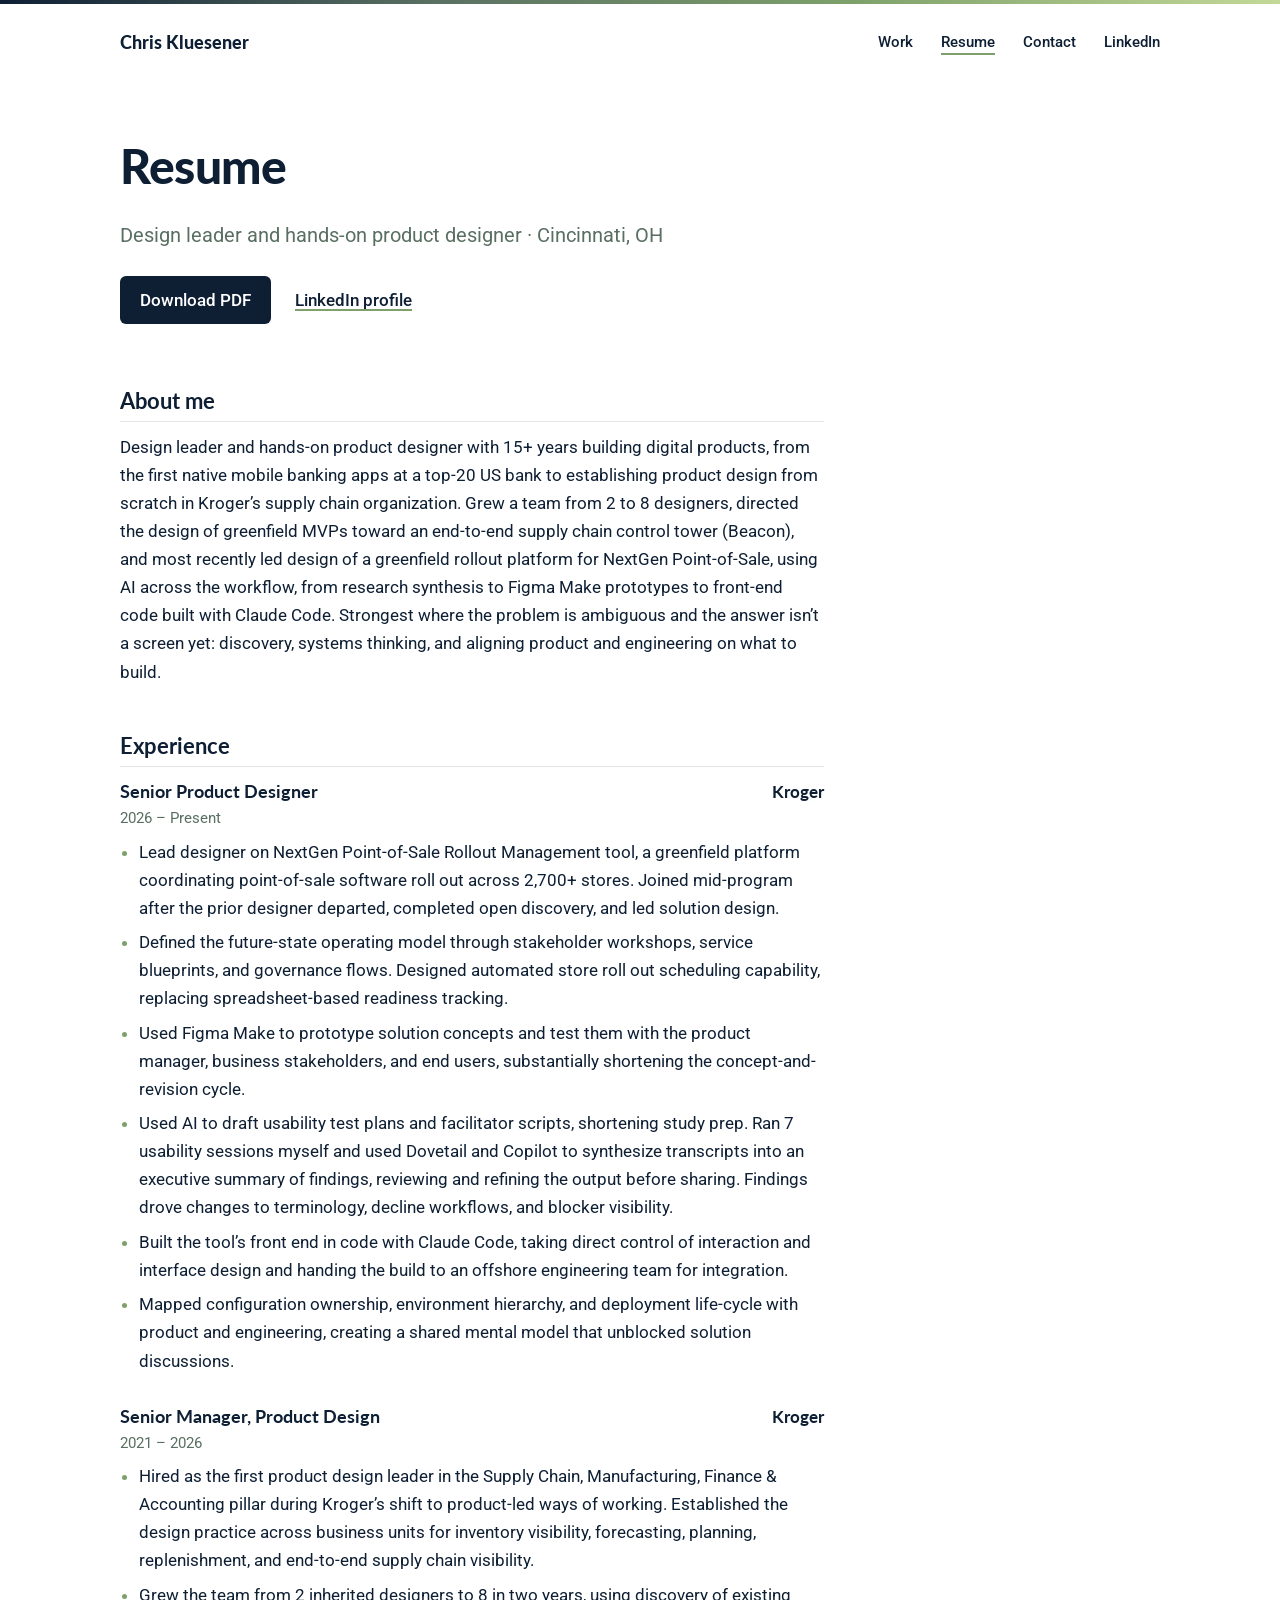
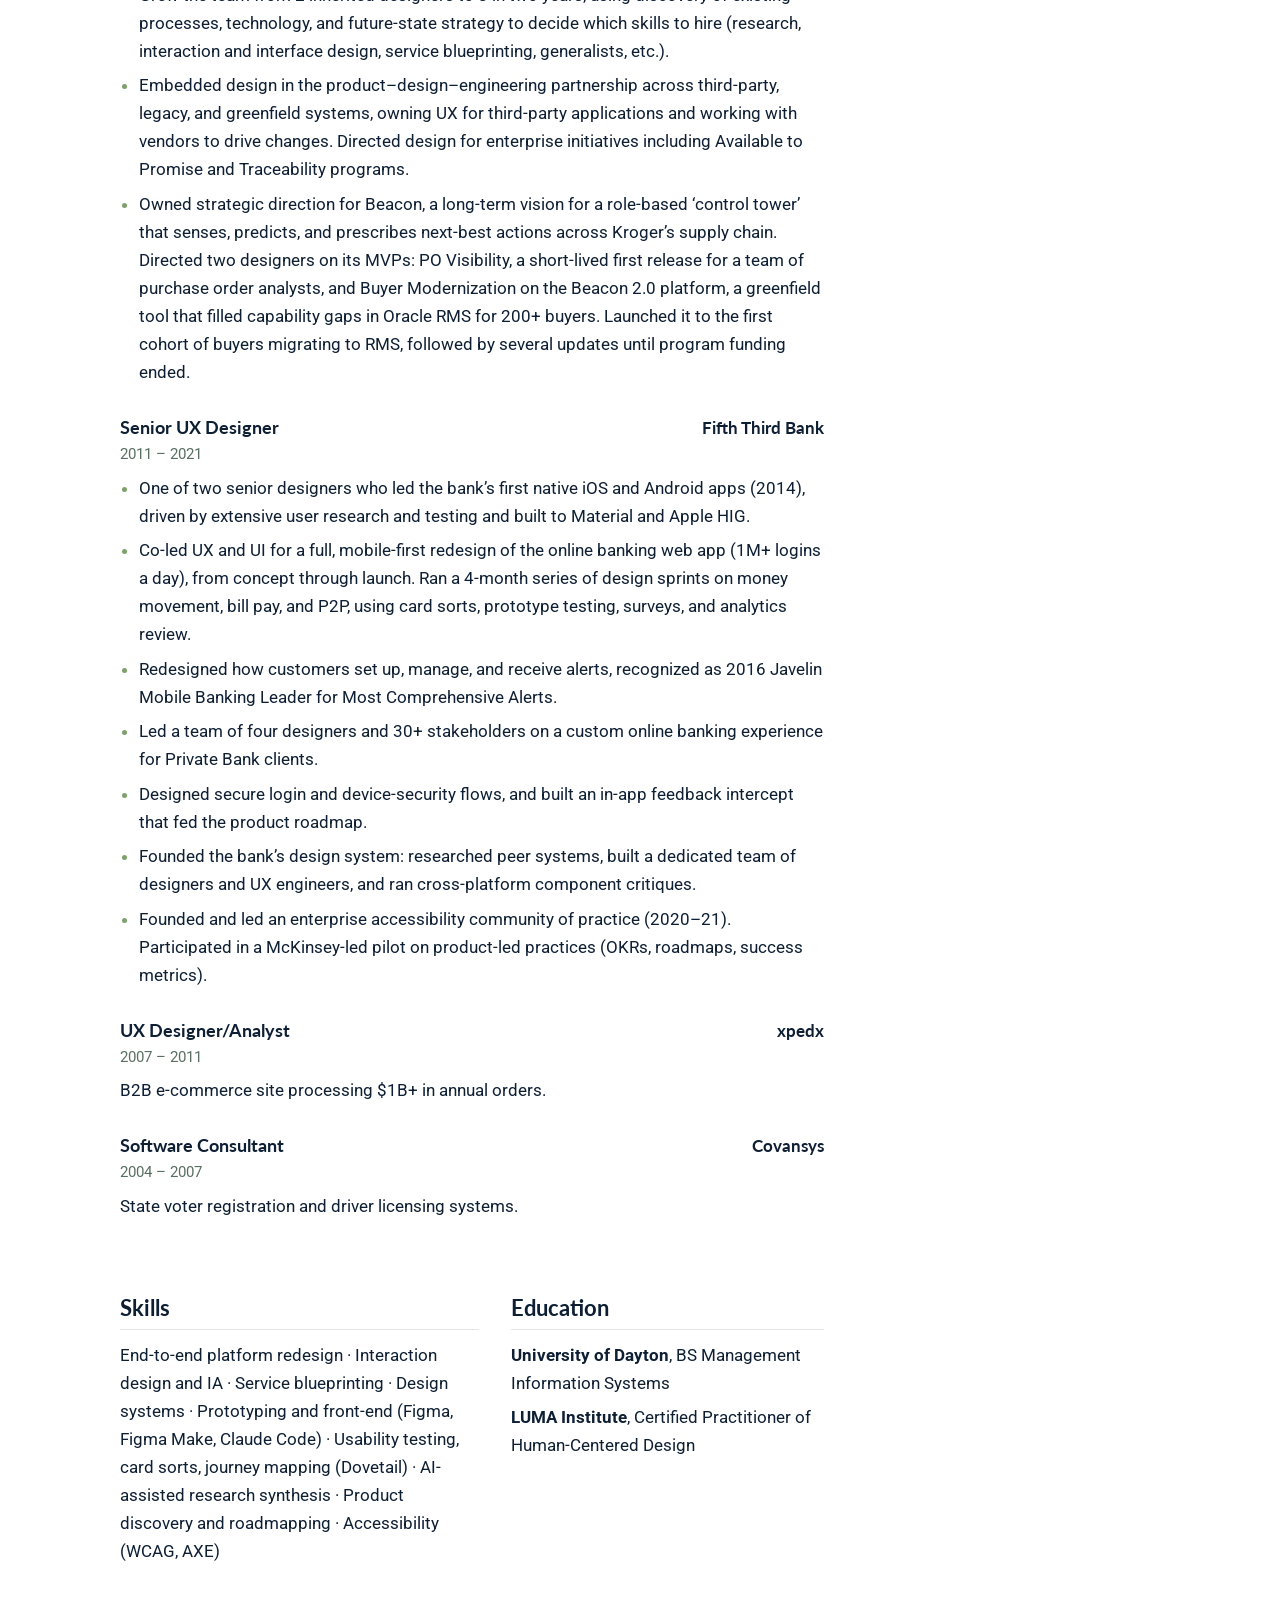
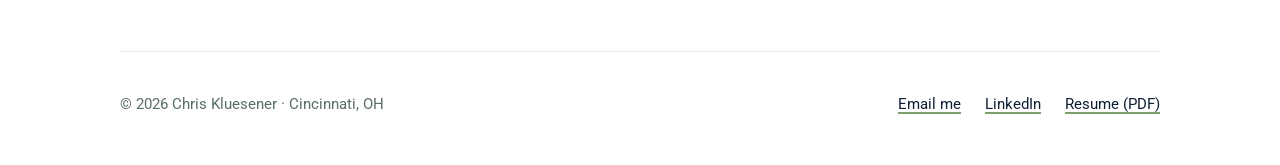
==== resume.html @ c34b1c94 "First version of portfolio site Home page, three case studies (NGPOS, Beacon, Fifth Third), resume p" ====
<!DOCTYPE html>
<html lang="en">
<head>
  <meta charset="utf-8">
  <meta name="viewport" content="width=device-width, initial-scale=1">
  <title>Resume · Chris Kluesener</title>
  <meta name="description" content="Resume of Chris Kluesener, design leader and hands-on product designer in Cincinnati, OH.">
  <link rel="preconnect" href="https://fonts.googleapis.com">
  <link rel="preconnect" href="https://fonts.gstatic.com" crossorigin>
  <link href="https://fonts.googleapis.com/css2?family=Lato:wght@400;700;900&family=Roboto:wght@400;500&display=swap" rel="stylesheet">
  <link rel="stylesheet" href="styles.css">
</head>
<body>
  <a class="skip-link" href="#main">Skip to content</a>

  <div class="wrap">
    <header class="site-header">
      <a class="site-name" href="index.html">Chris Kluesener</a>
      <nav class="site-nav" aria-label="Main">
        <a href="index.html#work">Work</a>
        <a href="resume.html" aria-current="page">Resume</a>
        <a href="mailto:ckluesener@gmail.com">Contact</a>
        <a href="https://www.linkedin.com/in/ckluesener/" rel="noopener" target="_blank">LinkedIn</a>
      </nav>
    </header>

    <main id="main" class="resume text">
      <header class="resume-head">
        <h1>Resume</h1>
        <p class="lede">Design leader and hands-on product designer · Cincinnati, OH</p>
        <a class="button" href="files/chris-kluesener-resume.pdf" download>Download PDF</a> <a class="button-link" href="https://www.linkedin.com/in/ckluesener/" rel="noopener" target="_blank">LinkedIn profile</a>
      </header>

      <h2>About me</h2>
  <p>Design leader and hands-on product designer with 15+ years building digital products, from the first native mobile banking apps at a top-20 US bank to establishing product design from scratch in Kroger’s supply chain organization. Grew a team from 2 to 8 designers, directed the design of greenfield MVPs toward an end-to-end supply chain control tower (Beacon), and most recently led design of a greenfield rollout platform for NextGen Point-of-Sale, using AI across the workflow, from research synthesis to Figma Make prototypes to front-end code built with Claude Code. Strongest where the problem is ambiguous and the answer isn’t a screen yet: discovery, systems thinking, and aligning product and engineering on what to build.</p>

  <h2>Experience</h2>

  <div class="job">
    <div class="job-head"><h3>Senior Product Designer</h3><span class="org">Kroger</span></div>
    <div class="dates">2026 – Present</div>
    <ul>
      <li>Lead designer on NextGen Point-of-Sale Rollout Management tool, a greenfield platform coordinating point-of-sale software roll out across 2,700+ stores. Joined mid-program after the prior designer departed, completed open discovery, and led solution design.</li>
      <li>Defined the future-state operating model through stakeholder workshops, service blueprints, and governance flows. Designed automated store roll out scheduling capability, replacing spreadsheet-based readiness tracking.</li>
      <li>Used Figma Make to prototype solution concepts and test them with the product manager, business stakeholders, and end users, substantially shortening the concept-and-revision cycle.</li>
      <li>Used AI to draft usability test plans and facilitator scripts, shortening study prep. Ran 7 usability sessions myself and used Dovetail and Copilot to synthesize transcripts into an executive summary of findings, reviewing and refining the output before sharing. Findings drove changes to terminology, decline workflows, and blocker visibility.</li>
      <li>Built the tool’s front end in code with Claude Code, taking direct control of interaction and interface design and handing the build to an offshore engineering team for integration.</li>
      <li>Mapped configuration ownership, environment hierarchy, and deployment life-cycle with product and engineering, creating a shared mental model that unblocked solution discussions.</li>
    </ul>
  </div>

  <div class="job">
    <div class="job-head"><h3>Senior Manager, Product Design</h3><span class="org">Kroger</span></div>
    <div class="dates">2021 – 2026</div>
    <ul>
      <li>Hired as the first product design leader in the Supply Chain, Manufacturing, Finance &amp; Accounting pillar during Kroger’s shift to product-led ways of working. Established the design practice across business units for inventory visibility, forecasting, planning, replenishment, and end-to-end supply chain visibility.</li>
      <li>Grew the team from 2 inherited designers to 8 in two years, using discovery of existing processes, technology, and future-state strategy to decide which skills to hire (research, interaction and interface design, service blueprinting, generalists, etc.).</li>
      <li>Embedded design in the product–design–engineering partnership across third-party, legacy, and greenfield systems, owning UX for third-party applications and working with vendors to drive changes. Directed design for enterprise initiatives including Available to Promise and Traceability programs.</li>
      <li>Owned strategic direction for Beacon, a long-term vision for a role-based ‘control tower’ that senses, predicts, and prescribes next-best actions across Kroger’s supply chain. Directed two designers on its MVPs: PO Visibility, a short-lived first release for a team of purchase order analysts, and Buyer Modernization on the Beacon 2.0 platform, a greenfield tool that filled capability gaps in Oracle RMS for 200+ buyers. Launched it to the first cohort of buyers migrating to RMS, followed by several updates until program funding ended.</li>
    </ul>
  </div>

  <div class="job">
    <div class="job-head"><h3>Senior UX Designer</h3><span class="org">Fifth Third Bank</span></div>
    <div class="dates">2011 – 2021</div>
    <ul>
      <li>One of two senior designers who led the bank’s first native iOS and Android apps (2014), driven by extensive user research and testing and built to Material and Apple HIG.</li>
      <li>Co-led UX and UI for a full, mobile-first redesign of the online banking web app (1M+ logins a day), from concept through launch. Ran a 4-month series of design sprints on money movement, bill pay, and P2P, using card sorts, prototype testing, surveys, and analytics review.</li>
      <li>Redesigned how customers set up, manage, and receive alerts, recognized as 2016 Javelin Mobile Banking Leader for Most Comprehensive Alerts.</li>
      <li>Led a team of four designers and 30+ stakeholders on a custom online banking experience for Private Bank clients.</li>
      <li>Designed secure login and device-security flows, and built an in-app feedback intercept that fed the product roadmap.</li>
      <li>Founded the bank’s design system: researched peer systems, built a dedicated team of designers and UX engineers, and ran cross-platform component critiques.</li>
      <li>Founded and led an enterprise accessibility community of practice (2020–21). Participated in a McKinsey-led pilot on product-led practices (OKRs, roadmaps, success metrics).</li>
    </ul>
  </div>

  <div class="job">
    <div class="job-head"><h3>UX Designer/Analyst</h3><span class="org">xpedx</span></div>
    <div class="dates">2007 – 2011</div>
    <p>B2B e-commerce site processing $1B+ in annual orders.</p>
  </div>

  <div class="job">
    <div class="job-head"><h3>Software Consultant</h3><span class="org">Covansys</span></div>
    <div class="dates">2004 – 2007</div>
    <p>State voter registration and driver licensing systems.</p>
  </div>

      <div class="resume-extra">
    <div>
      <h2>Skills</h2>
      <p>End-to-end platform redesign · Interaction design and IA · Service blueprinting · Design systems · Prototyping and front-end (Figma, Figma Make, Claude Code) · Usability testing, card sorts, journey mapping (Dovetail) · AI-assisted research synthesis · Product discovery and roadmapping · Accessibility (WCAG, AXE)</p>
    </div>
    <div>
      <h2>Education</h2>
      <p><b>University of Dayton</b>, BS Management Information Systems</p>
      <p><b>LUMA Institute</b>, Certified Practitioner of Human-Centered Design</p>
    </div>
      </div>
    </main>

    <footer class="site-footer">
      <span>© 2026 Chris Kluesener · Cincinnati, OH</span>
      <nav aria-label="Footer">
        <a href="mailto:ckluesener@gmail.com">Email me</a>
        <a href="https://www.linkedin.com/in/ckluesener/" rel="noopener" target="_blank">LinkedIn</a>
        <a href="files/chris-kluesener-resume.pdf" download>Resume (PDF)</a>
      </nav>
    </footer>
  </div>
</body>
</html>
---- styles.css ----
/* Palette */
:root {
  --prussian: #0e1f34;
  --granite: #596f62;
  --sage: #7ea16b;
  --tea: #c3d898;
  --tea-soft: #eef4e2;
  --paper: #ffffff;
  --line: #e3e7e1;

  --font-heading: "Lato", system-ui, sans-serif;
  --font-body: "Roboto", system-ui, sans-serif;

  --text-width: 44rem;
  --wide-width: 68rem;
}

* { box-sizing: border-box; }

html { -webkit-text-size-adjust: 100%; }

body {
  margin: 0;
  background: var(--paper);
  color: var(--prussian);
  font-family: var(--font-body);
  font-size: 1.0625rem; /* 17px */
  line-height: 1.65;
}

/* Thin palette bar across the top */
body::before {
  content: "";
  display: block;
  height: 4px;
  background: linear-gradient(90deg, var(--prussian), var(--granite), var(--sage), var(--tea));
}

img { max-width: 100%; display: block; }

a { color: var(--prussian); text-decoration-color: var(--sage); text-decoration-thickness: 2px; text-underline-offset: 3px; }
a:hover { text-decoration-color: var(--prussian); }
a:focus-visible { outline: 3px solid var(--sage); outline-offset: 3px; border-radius: 2px; }

h1, h2, h3 { font-family: var(--font-heading); line-height: 1.2; margin: 0 0 0.5em; }
h1 { font-size: clamp(2rem, 4.5vw, 3rem); font-weight: 900; letter-spacing: -0.01em; }
h2 { font-size: 1.75rem; font-weight: 700; margin-top: 2.5em; }
h3 { font-size: 1.2rem; font-weight: 700; margin-top: 1.75em; }
p { margin: 0 0 1em; }

.skip-link { position: absolute; left: -999px; top: 0; background: var(--prussian); color: #fff; padding: 0.5rem 1rem; }
.skip-link:focus { left: 1rem; top: 1rem; }

/* Layout */
.wrap { max-width: var(--wide-width); margin: 0 auto; padding: 0 1.5rem; }
.text { max-width: var(--text-width); }

/* Header */
.site-header { display: flex; justify-content: space-between; align-items: center; padding: 1.5rem 0; }
.site-name { font-family: var(--font-heading); font-weight: 900; font-size: 1.1rem; text-decoration: none; }
.site-nav { display: flex; gap: 1.75rem; }
.site-nav a { text-decoration: none; font-weight: 500; font-size: 0.95rem; }
.site-nav a:hover, .site-nav a[aria-current="page"] { text-decoration: underline; text-decoration-color: var(--sage); text-decoration-thickness: 2px; text-underline-offset: 6px; }

/* Home */
.hero { padding: 4.5rem 0 4rem; }
.hero h1 { max-width: 26ch; }
.hero .lede { font-size: 1.25rem; color: var(--granite); max-width: 36rem; }

.section-label { font-family: var(--font-heading); font-weight: 700; font-size: 0.8rem; letter-spacing: 0.12em; text-transform: uppercase; color: var(--granite); margin: 0 0 1.5rem; }

.work-list { list-style: none; margin: 0; padding: 0; border-top: 1px solid var(--line); }
.work-item { display: grid; grid-template-columns: minmax(0, 1.1fr) minmax(0, 1fr); gap: 2.5rem; align-items: center; padding: 2.5rem 0; border-bottom: 1px solid var(--line); }
.work-thumb { aspect-ratio: 16 / 10; border-radius: 8px; overflow: hidden; background: var(--tea-soft); border: 1px solid var(--line); }
.work-thumb img { width: 100%; height: 100%; object-fit: cover; object-position: top left; transition: transform 0.3s ease; }
a.work-link:hover .work-thumb img { transform: scale(1.02); }
.work-thumb.placeholder { display: grid; place-items: center; color: var(--granite); font-family: var(--font-heading); font-weight: 700; }
.tag { display: inline-block; font-size: 0.8rem; font-weight: 500; background: var(--tea-soft); color: var(--prussian); padding: 0.15rem 0.6rem; border-radius: 999px; margin-bottom: 0.75rem; }
.work-item h2 { margin-top: 0; font-size: 1.6rem; }
.work-item p { color: var(--granite); }
.work-cta { font-weight: 500; }
.coming-soon { color: var(--granite); font-style: italic; }
a.work-link { text-decoration: none; display: contents; }

.where { padding: 4rem 0; }
.where ul { list-style: none; padding: 0; margin: 0; display: grid; grid-template-columns: repeat(auto-fit, minmax(13rem, 1fr)); gap: 1.25rem 2rem; }
.where li strong { display: block; font-family: var(--font-heading); }
.where li span { color: var(--granite); font-size: 0.95rem; }

/* Footer */
.site-footer { border-top: 1px solid var(--line); padding: 2.5rem 0 3rem; margin-top: 4rem; display: flex; flex-wrap: wrap; gap: 1rem 2rem; justify-content: space-between; color: var(--granite); font-size: 0.95rem; }
.site-footer nav { display: flex; gap: 1.5rem; }

/* Case study */
.cs-hero { padding: 3.5rem 0 2rem; }
.cs-hero .eyebrow { font-family: var(--font-heading); font-weight: 700; color: var(--granite); letter-spacing: 0.08em; text-transform: uppercase; font-size: 0.85rem; margin-bottom: 1rem; }
.cs-hero h1 { max-width: 22ch; }
.cs-hero .lede { font-size: 1.25rem; color: var(--granite); max-width: 40rem; }

.facts { display: grid; grid-template-columns: repeat(auto-fit, minmax(11rem, 1fr)); gap: 1.5rem; padding: 1.5rem 0; margin: 2rem 0; border-top: 1px solid var(--line); border-bottom: 1px solid var(--line); }
.facts dt { font-family: var(--font-heading); font-weight: 700; font-size: 0.8rem; text-transform: uppercase; letter-spacing: 0.1em; color: var(--granite); margin-bottom: 0.25rem; }
.facts dd { margin: 0; font-size: 0.98rem; }

.tldr { background: var(--tea-soft); border-left: 4px solid var(--sage); padding: 1.5rem 1.75rem; border-radius: 0 8px 8px 0; margin: 2rem 0; }
.tldr h2 { margin: 0 0 0.75rem; font-size: 1.1rem; }
.tldr ul { margin: 0; padding-left: 1.2rem; }
.tldr li { margin-bottom: 0.4rem; }

.cs-body section { margin-bottom: 1rem; }
.cs-body ul { padding-left: 1.2rem; }
.cs-body li { margin-bottom: 0.4rem; }

figure { margin: 2.5rem 0; }
figure.wide { max-width: var(--wide-width); }
figure img { border-radius: 8px; border: 1px solid var(--line); box-shadow: 0 1px 2px rgba(14, 31, 52, 0.04), 0 8px 24px rgba(14, 31, 52, 0.06); }
figcaption { color: var(--granite); font-size: 0.92rem; margin-top: 0.75rem; max-width: var(--text-width); }

.pair { display: grid; grid-template-columns: 1fr 1fr; gap: 1.5rem; }
.pair .label { font-family: var(--font-heading); font-weight: 700; font-size: 0.85rem; margin-bottom: 0.5rem; }

.pull { font-family: var(--font-heading); font-size: 1.5rem; font-weight: 700; line-height: 1.35; border-left: 4px solid var(--tea); padding-left: 1.25rem; margin: 2rem 0; max-width: 34rem; }

.stats { display: grid; grid-template-columns: repeat(auto-fit, minmax(9.5rem, 1fr)); gap: 1rem; margin: 2rem 0; }
.stat { border: 1px solid var(--line); border-radius: 8px; padding: 1.1rem 1.25rem; }
.stat b { display: block; font-family: var(--font-heading); font-size: 1.9rem; font-weight: 900; line-height: 1.1; }
.stat span { color: var(--granite); font-size: 0.92rem; }

/* Diagrams built in HTML */
.diagram { border: 1px solid var(--line); border-radius: 8px; padding: 1.75rem; margin: 2.5rem 0; background: #fbfcfa; }
.diagram-title { font-family: var(--font-heading); font-weight: 700; font-size: 0.85rem; text-transform: uppercase; letter-spacing: 0.1em; color: var(--granite); margin: 0 0 1.25rem; }

.flow { list-style: none; margin: 0; padding: 0; display: grid; grid-template-columns: repeat(5, 1fr); gap: 0.75rem; counter-reset: step; }
.flow li { position: relative; background: #fff; border: 1px solid var(--line); border-top: 4px solid var(--sage); border-radius: 6px; padding: 0.9rem; font-size: 0.88rem; line-height: 1.45; color: var(--granite); }
.flow li strong { display: block; color: var(--prussian); font-family: var(--font-heading); font-size: 0.98rem; margin-bottom: 0.35rem; }
.flow li:last-child { border-top-color: var(--prussian); }

.compare { width: 100%; border-collapse: collapse; font-size: 0.95rem; }
.compare th { text-align: left; font-family: var(--font-heading); font-size: 0.85rem; text-transform: uppercase; letter-spacing: 0.08em; color: var(--granite); padding: 0 1rem 0.75rem 0; border-bottom: 2px solid var(--prussian); }
.compare td { vertical-align: top; padding: 0.9rem 1rem 0.9rem 0; border-bottom: 1px solid var(--line); }
.compare td:first-child { width: 45%; color: var(--granite); }

.nest { display: grid; gap: 1.5rem; grid-template-columns: 1fr 1fr; }
.nest-box { border: 2px solid var(--prussian); border-radius: 8px; padding: 0.75rem; }
.nest-box .nest-box { border-color: var(--granite); margin-top: 0.6rem; }
.nest-box .nest-box .nest-box { border-color: var(--sage); }
.nest-box .nest-box .nest-box .nest-box { border-color: var(--tea); background: var(--tea-soft); }
.nest-box b { font-family: var(--font-heading); font-size: 0.95rem; }
.nest-note { font-size: 0.92rem; color: var(--granite); }
.pipeline { list-style: none; margin: 0; padding: 0; display: flex; flex-direction: column; gap: 0.5rem; }
.pipeline li { background: #fff; border: 1px solid var(--line); border-left: 4px solid var(--sage); border-radius: 6px; padding: 0.55rem 0.8rem; font-size: 0.92rem; }
.pipeline li:last-child { border-left-color: var(--prussian); font-weight: 500; }

.next-cs { border-top: 1px solid var(--line); margin-top: 4rem; padding-top: 2rem; }

/* Small screens */
@media (max-width: 760px) {
  .work-item { grid-template-columns: 1fr; gap: 1.25rem; }
  .pair, .nest { grid-template-columns: 1fr; }
  .flow { grid-template-columns: 1fr; }
  .site-nav { gap: 1rem; }
  .hero { padding: 3rem 0 2.5rem; }
}

/* Variants used by the Beacon case study */
.flow.cols-3 { grid-template-columns: repeat(3, 1fr); }
.flow.cols-4 { grid-template-columns: repeat(4, 1fr); }
figure.tall img { max-height: 1100px; width: auto; margin: 0 auto; }
@media (max-width: 760px) { .flow.cols-3, .flow.cols-4 { grid-template-columns: 1fr; } }

/* Working boards open full size */
figure a[title="Open full size"] { display: block; cursor: zoom-in; }

/* Resume page */
.resume { padding-bottom: 1rem; }
.resume-head { padding: 3.5rem 0 1rem; }
.resume-head .lede { font-size: 1.25rem; color: var(--granite); margin-bottom: 1.5rem; }
.button { display: inline-block; background: var(--prussian); color: #fff; text-decoration: none; font-weight: 500; padding: 0.65rem 1.25rem; border-radius: 6px; }
.button:hover { background: var(--granite); color: #fff; }
.resume h2 { font-size: 1.35rem; margin-top: 2.25em; padding-bottom: 0.4rem; border-bottom: 1px solid var(--line); }
.resume .job { margin-bottom: 1.75rem; }
.resume .job-head { display: flex; justify-content: space-between; align-items: baseline; gap: 1rem; flex-wrap: wrap; }
.resume .job-head h3 { margin: 0; font-size: 1.1rem; }
.resume .org { font-family: var(--font-heading); font-weight: 700; }
.resume .dates { color: var(--granite); font-size: 0.95rem; margin-bottom: 0.4rem; }
.resume ul { padding-left: 1.2rem; margin: 0.25rem 0 0; }
.resume li { margin-bottom: 0.4rem; }
.resume li::marker { color: var(--sage); }
.resume-extra { display: grid; grid-template-columns: 1.15fr 1fr; gap: 2rem; margin-top: 1rem; }
.resume-extra p { margin-bottom: 0.4rem; }
@media (max-width: 760px) { .resume-extra { grid-template-columns: 1fr; } }

/* About */
.about { padding: 4rem 0 0; }
.about-grid { display: grid; grid-template-columns: 200px minmax(0, 40rem); gap: 2.5rem; align-items: start; }
.about-photo { width: 200px; height: 200px; border-radius: 12px; object-fit: cover; }
.about-text p:first-child { font-size: 1.15rem; }
@media (max-width: 760px) { .about-grid { grid-template-columns: 1fr; gap: 1.25rem; } .about-photo { width: 140px; height: 140px; } }

/* Role tag on work items */
.tag.role { background: #fff; border: 1px solid var(--sage); }

/* How I lead */
.lead { padding: 4rem 0 0; }
.lead-list { list-style: none; margin: 0; padding: 0; display: grid; grid-template-columns: repeat(auto-fit, minmax(14rem, 1fr)); gap: 1.25rem; }
.lead-list li { border-top: 3px solid var(--sage); padding-top: 0.9rem; }
.lead-list b { display: block; font-family: var(--font-heading); font-weight: 900; font-size: 1.6rem; line-height: 1.1; margin-bottom: 0.4rem; }
.lead-list span { color: var(--granite); font-size: 0.95rem; }
.lead-list.principles b { font-size: 1.15rem; font-weight: 700; }
.button-link { margin-left: 1.25rem; font-weight: 500; }
.site-name { white-space: nowrap; }
@media (max-width: 520px) { .site-header { flex-wrap: wrap; gap: 0.6rem 1rem; } }
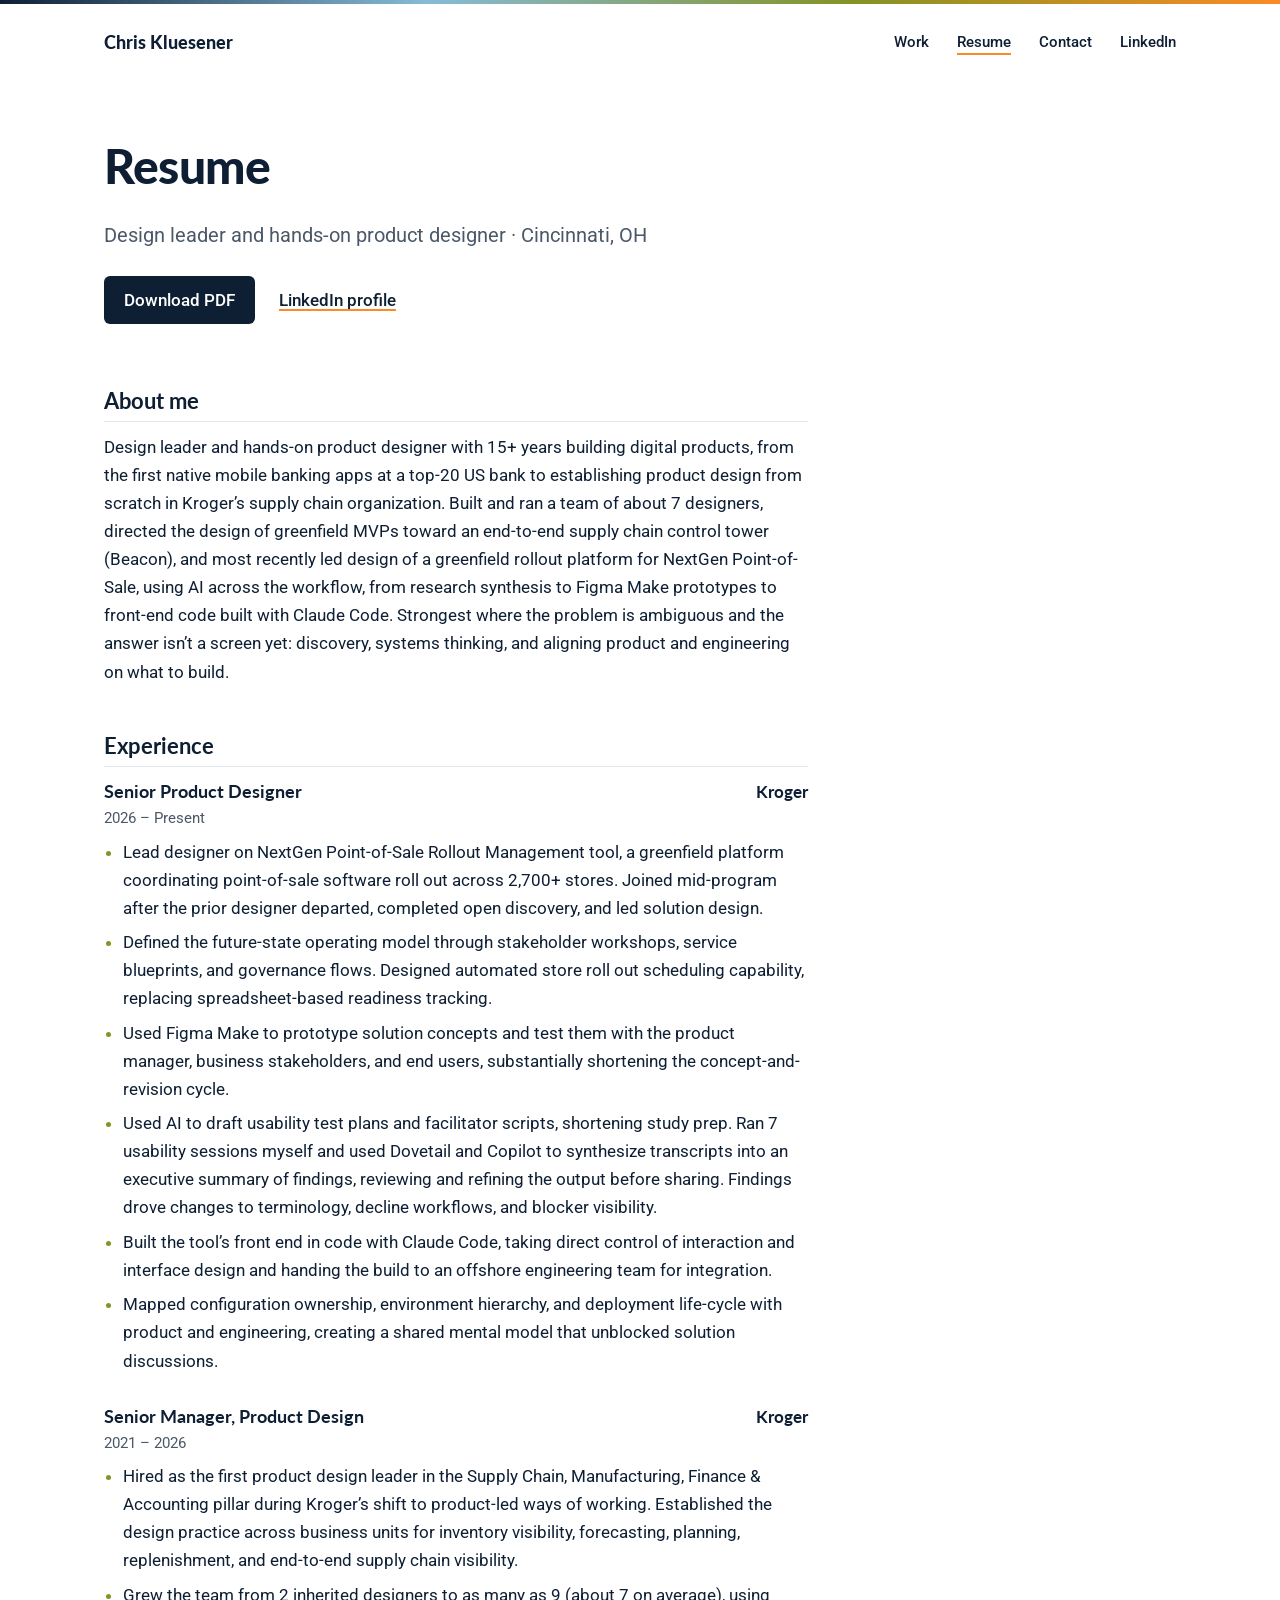
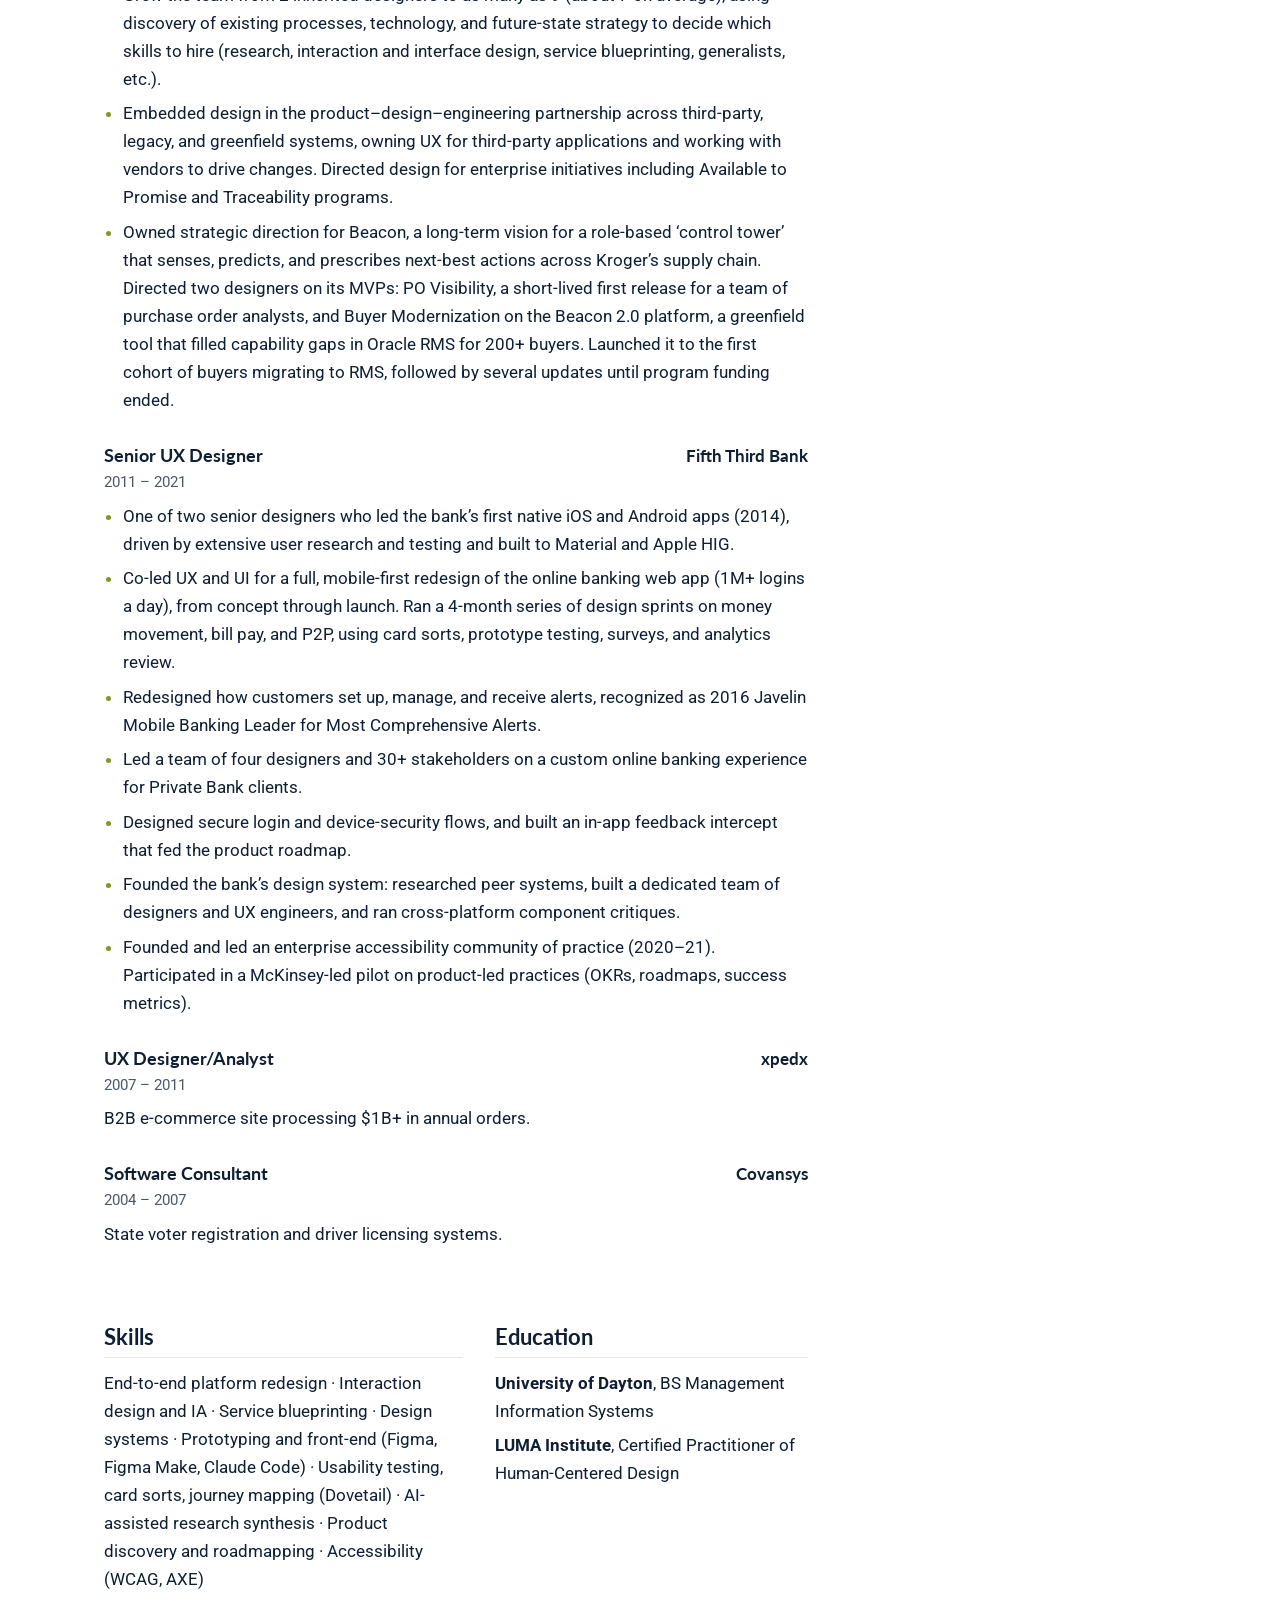
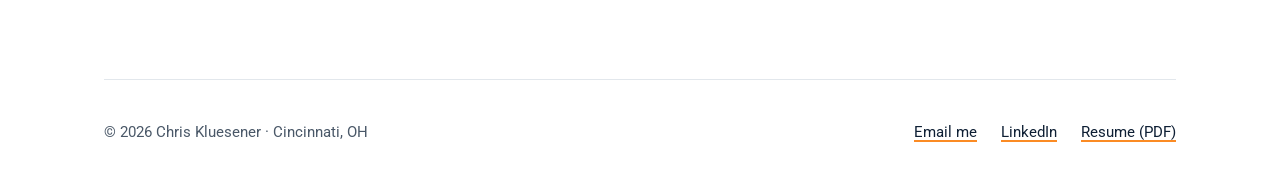
==== commit 89563f19: "Update team size wording on home page and resume Co-Authored-By: Claude Opus 5.5 <noreply@anthropic." ====
--- a/resume.html
+++ b/resume.html
@@ -32,7 +32,7 @@
       </header>
 
       <h2>About me</h2>
-  <p>Design leader and hands-on product designer with 15+ years building digital products, from the first native mobile banking apps at a top-20 US bank to establishing product design from scratch in Kroger’s supply chain organization. Grew a team from 2 to 8 designers, directed the design of greenfield MVPs toward an end-to-end supply chain control tower (Beacon), and most recently led design of a greenfield rollout platform for NextGen Point-of-Sale, using AI across the workflow, from research synthesis to Figma Make prototypes to front-end code built with Claude Code. Strongest where the problem is ambiguous and the answer isn’t a screen yet: discovery, systems thinking, and aligning product and engineering on what to build.</p>
+  <p>Design leader and hands-on product designer with 15+ years building digital products, from the first native mobile banking apps at a top-20 US bank to establishing product design from scratch in Kroger’s supply chain organization. Built and ran a team of about 7 designers, directed the design of greenfield MVPs toward an end-to-end supply chain control tower (Beacon), and most recently led design of a greenfield rollout platform for NextGen Point-of-Sale, using AI across the workflow, from research synthesis to Figma Make prototypes to front-end code built with Claude Code. Strongest where the problem is ambiguous and the answer isn’t a screen yet: discovery, systems thinking, and aligning product and engineering on what to build.</p>
 
   <h2>Experience</h2>
 
@@ -54,7 +54,7 @@
     <div class="dates">2021 – 2026</div>
     <ul>
       <li>Hired as the first product design leader in the Supply Chain, Manufacturing, Finance &amp; Accounting pillar during Kroger’s shift to product-led ways of working. Established the design practice across business units for inventory visibility, forecasting, planning, replenishment, and end-to-end supply chain visibility.</li>
-      <li>Grew the team from 2 inherited designers to 8 in two years, using discovery of existing processes, technology, and future-state strategy to decide which skills to hire (research, interaction and interface design, service blueprinting, generalists, etc.).</li>
+      <li>Grew the team from 2 inherited designers to as many as 9 (about 7 on average), using discovery of existing processes, technology, and future-state strategy to decide which skills to hire (research, interaction and interface design, service blueprinting, generalists, etc.).</li>
       <li>Embedded design in the product–design–engineering partnership across third-party, legacy, and greenfield systems, owning UX for third-party applications and working with vendors to drive changes. Directed design for enterprise initiatives including Available to Promise and Traceability programs.</li>
       <li>Owned strategic direction for Beacon, a long-term vision for a role-based ‘control tower’ that senses, predicts, and prescribes next-best actions across Kroger’s supply chain. Directed two designers on its MVPs: PO Visibility, a short-lived first release for a team of purchase order analysts, and Buyer Modernization on the Beacon 2.0 platform, a greenfield tool that filled capability gaps in Oracle RMS for 200+ buyers. Launched it to the first cohort of buyers migrating to RMS, followed by several updates until program funding ended.</li>
     </ul>
--- a/styles.css
+++ b/styles.css
@@ -1,18 +1,30 @@
 /* Palette */
 :root {
+  /* Palette */
   --prussian: #0e1f34;
-  --granite: #596f62;
-  --sage: #7ea16b;
-  --tea: #c3d898;
-  --tea-soft: #eef4e2;
+  --sky: #86bbd8;
+  --olive: #849324;
+  --orange: #fb8b24;
+  /* Tints for backgrounds */
+  --sky-soft: #e8f2f8;
+  --olive-soft: #f2f4e3;
+  --orange-soft: #fef1e4;
+  /* Text-safe variants (4.5:1+ on white) */
+  --slate: #4a5868;
+  --olive-text: #5e6a1a;
   --paper: #ffffff;
-  --line: #e3e7e1;
+  --line: #e2e7ec;
+  /* Older names, mapped to the new palette */
+  --granite: var(--slate);
+  --sage: var(--olive);
+  --tea: var(--orange);
+  --tea-soft: var(--sky-soft);
 
   --font-heading: "Lato", system-ui, sans-serif;
   --font-body: "Roboto", system-ui, sans-serif;
 
   --text-width: 44rem;
-  --wide-width: 68rem;
+  --wide-width: 70rem;
 }
 
 * { box-sizing: border-box; }
@@ -21,6 +33,7 @@
 
 body {
   margin: 0;
+  overflow-x: hidden;
   background: var(--paper);
   color: var(--prussian);
   font-family: var(--font-body);
@@ -33,14 +46,14 @@
   content: "";
   display: block;
   height: 4px;
-  background: linear-gradient(90deg, var(--prussian), var(--granite), var(--sage), var(--tea));
+  background: linear-gradient(90deg, var(--prussian), var(--sky), var(--olive), var(--orange));
 }
 
 img { max-width: 100%; display: block; }
 
-a { color: var(--prussian); text-decoration-color: var(--sage); text-decoration-thickness: 2px; text-underline-offset: 3px; }
+a { color: var(--prussian); text-decoration-color: var(--orange); text-decoration-thickness: 2px; text-underline-offset: 3px; }
 a:hover { text-decoration-color: var(--prussian); }
-a:focus-visible { outline: 3px solid var(--sage); outline-offset: 3px; border-radius: 2px; }
+a:focus-visible { outline: 3px solid var(--orange); outline-offset: 3px; border-radius: 2px; }
 
 h1, h2, h3 { font-family: var(--font-heading); line-height: 1.2; margin: 0 0 0.5em; }
 h1 { font-size: clamp(2rem, 4.5vw, 3rem); font-weight: 900; letter-spacing: -0.01em; }
@@ -164,7 +177,7 @@
 /* Variants used by the Beacon case study */
 .flow.cols-3 { grid-template-columns: repeat(3, 1fr); }
 .flow.cols-4 { grid-template-columns: repeat(4, 1fr); }
-figure.tall img { max-height: 1100px; width: auto; margin: 0 auto; }
+figure.tall img { max-height: 1100px; width: auto; margin: 0; }
 @media (max-width: 760px) { .flow.cols-3, .flow.cols-4 { grid-template-columns: 1fr; } }
 
 /* Working boards open full size */
@@ -209,3 +222,148 @@
 .button-link { margin-left: 1.25rem; font-weight: 500; }
 .site-name { white-space: nowrap; }
 @media (max-width: 520px) { .site-header { flex-wrap: wrap; gap: 0.6rem 1rem; } }
+
+
+/* ===== 2026 refresh: brighter palette, hero band, cards ===== */
+.site-header { position: relative; z-index: 2; }
+.site-nav a[aria-current="page"], .site-nav a:hover { text-decoration-color: var(--orange); }
+
+/* Full-width color band behind the home hero (and header) */
+.hero { position: relative; display: grid; grid-template-columns: minmax(0, 1fr) auto; gap: 3rem; align-items: center; padding: 3.5rem 0 6rem; }
+.hero::before { content: ""; position: absolute; z-index: -1; top: -7rem; bottom: 0; left: calc(50% - 50vw); right: calc(50% - 50vw);
+  background: var(--sky); border-radius: 0 0 50% 50% / 0 0 5rem 5rem; }
+.hero h1 { max-width: 22ch; font-size: clamp(2.2rem, 4.6vw, 3.4rem); }
+.hero .lede { color: var(--prussian); max-width: 38rem; }
+.hello { font-family: var(--font-heading); font-weight: 700; font-size: 1.15rem; margin: 0 0 0.75rem; display: inline-block; background: var(--orange); color: var(--prussian); padding: 0.2rem 0.75rem; border-radius: 999px; }
+.hero-photo { width: 280px; height: 280px; border-radius: 50%; object-fit: cover; border: 8px solid #fff; box-shadow: 0 0 0 8px var(--orange), 0 18px 40px rgba(14,31,52,.25); }
+
+.section-title { font-size: 2rem; font-weight: 900; margin: 4rem 0 2rem; }
+
+/* Case study cards */
+.cards { list-style: none; margin: 0; padding: 0; display: grid; gap: 2rem; }
+.card-link { display: grid; grid-template-columns: minmax(0, 0.9fr) minmax(0, 1.1fr); min-height: 22rem; border-radius: 14px; overflow: hidden; text-decoration: none; color: inherit; }
+.tone-sky .card-link { background: var(--sky-soft); }
+.tone-olive .card-link { background: var(--olive-soft); }
+.tone-orange .card-link { background: var(--orange-soft); }
+.tone-dark .card-link { background: var(--prussian); color: #fff; grid-template-columns: 1fr; min-height: 0; }
+.card-text { padding: 2.75rem 2.5rem; display: flex; flex-direction: column; justify-content: center; align-items: flex-start; }
+.card-text h3 { font-size: 1.75rem; font-weight: 900; margin: 0.5rem 0 0.75rem; line-height: 1.2; }
+.card-text p { margin: 0 0 1.5rem; }
+.card-tags { margin: 0 !important; display: flex; flex-wrap: wrap; gap: 0.4rem; }
+.card .tag { margin: 0; background: #fff; }
+.card .tag.role { background: transparent; border: 1px solid var(--prussian); }
+.card-media { position: relative; overflow: hidden; }
+.card-media img { position: absolute; inset: 0; width: 100%; height: 100%; object-fit: cover; object-position: top left; transition: transform .35s ease; }
+a.card-link:hover .card-media img { transform: scale(1.03); }
+.tone-sky .card-media { background: var(--sky); }
+.tone-olive .card-media { background: var(--olive); }
+.tone-orange .card-media { background: var(--orange); }
+
+.btn { display: inline-block; border: 2px solid var(--prussian); border-radius: 6px; padding: 0.6rem 1.3rem; font-weight: 500; transition: background .2s, color .2s; }
+a.card-link:hover .btn, a.card-link:focus-visible .btn { background: var(--prussian); color: #fff; }
+.btn-light { border-color: var(--orange); color: #fff; }
+a.card-link:hover .btn-light { background: var(--orange); color: var(--prussian); }
+.btn-soon { border-style: dashed; border-color: var(--slate); color: var(--slate); }
+.soon .card-media img { filter: saturate(.75); }
+.card-figure { display: flex; flex-direction: column; justify-content: center; align-items: center; color: var(--prussian); }
+.card-figure span { font-family: var(--font-heading); font-weight: 900; font-size: clamp(3.5rem, 8vw, 6rem); line-height: 1; }
+.card-figure small { font-size: 1.05rem; margin-top: .5rem; }
+.tone-dark .card-text { padding: 2.5rem; }
+.tone-dark .card-text p { color: #dfe7ee; max-width: 46rem; }
+a.card-link:focus-visible { outline: 3px solid var(--orange); outline-offset: 4px; }
+
+/* Principles and leadership strips: palette accents */
+.lead-list li { border-top-width: 4px; }
+.lead-list li:nth-child(4n+1) { border-top-color: var(--sky); }
+.lead-list li:nth-child(4n+2) { border-top-color: var(--olive); }
+.lead-list li:nth-child(4n+3) { border-top-color: var(--orange); }
+.lead-list li:nth-child(4n+4) { border-top-color: var(--prussian); }
+.about-grid { grid-template-columns: minmax(0, 44rem); }
+
+/* Case study pages: tinted band behind the title area */
+.cs-hero { position: relative; padding-top: 3rem; }
+.cs-hero::before { content: ""; position: absolute; z-index: -1; top: -7rem; height: calc(100% + 7rem - 9rem); left: calc(50% - 50vw); right: calc(50% - 50vw); background: var(--sky-soft); }
+.cs-hero .eyebrow { color: var(--olive-text); }
+.cs-hero .lede { color: var(--prussian); }
+.facts { background: #fff; border: 1px solid var(--line); border-radius: 12px; padding: 1.5rem 1.75rem; }
+.tldr { background: var(--orange-soft); border-left-color: var(--orange); }
+.pull { border-left-color: var(--orange); }
+.flow li { border-top-color: var(--sky); }
+.stat { background: var(--sky-soft); border-color: transparent; }
+.tag { background: var(--sky-soft); }
+.tag.role { border-color: var(--olive); }
+
+@media (max-width: 860px) {
+  .hero { grid-template-columns: 1fr; padding-bottom: 5rem; }
+  .hero-photo { width: 160px; height: 160px; order: -1; border-width: 6px; box-shadow: 0 0 0 6px var(--orange); }
+  .card-link { grid-template-columns: 1fr; }
+  .card-media { aspect-ratio: 16 / 10; }
+  .card-text { padding: 2rem 1.5rem; }
+}
+.lead .section-title, .about .section-title, .where .section-title { margin-top: 0; }
+.where { padding-top: 4rem; }
+
+/* Home hero: dark band with white text */
+.home .hero::before { background: var(--prussian); }
+.home .hero h1 { color: #fff; }
+.home .hero .lede { color: #dfe7ee; }
+.home .site-name, .home .site-nav a { color: #fff; }
+.home .site-header a:focus-visible { outline-color: var(--orange); }
+.home .hero-photo { border-color: var(--prussian); box-shadow: 0 0 0 8px var(--orange), 0 18px 40px rgba(0,0,0,.35); }
+
+/* Leadership case study diagrams */
+.seat-grid { display: grid; grid-template-columns: repeat(4, 1fr); gap: 0.9rem; }
+.seat { background: #fff; border: 1px solid var(--line); border-top: 4px solid var(--sky); border-radius: 8px; padding: 0.9rem; font-size: 0.88rem; line-height: 1.4; }
+.seat p { margin: 0 0 0.35rem; }
+.seat-domain { font-family: var(--font-heading); font-weight: 700; font-size: 0.75rem; text-transform: uppercase; letter-spacing: 0.08em; color: var(--slate); }
+.seat-role { font-family: var(--font-heading); font-weight: 700; font-size: 0.98rem; color: var(--prussian); }
+.seat-skills { color: var(--prussian); }
+.seat-work { color: var(--slate); margin-bottom: 0 !important; }
+.seat-work::before { content: "Working on: "; font-weight: 500; }
+.seat-open { border-style: dashed; border-top-style: solid; border-top-color: var(--orange); background: var(--orange-soft); }
+.maturity { list-style: none; margin: 0; padding: 0; display: grid; gap: 0.8rem; }
+.maturity li { display: grid; grid-template-columns: 13rem 1fr 11rem; gap: 1rem; align-items: center; font-size: 0.95rem; }
+.m-name { font-family: var(--font-heading); font-weight: 700; }
+.m-bar { height: 12px; background: var(--sky-soft); border-radius: 999px; overflow: hidden; }
+.m-bar span { display: block; height: 100%; background: var(--olive); border-radius: 999px; }
+.m-label { color: var(--slate); font-size: 0.9rem; }
+.goal { display: inline-block; font-size: 0.82rem; font-weight: 500; padding: 0.1rem 0.6rem; border-radius: 999px; border: 1px solid; }
+.goal.full { border-color: var(--prussian); }
+.goal.fresh { border-color: var(--olive); background: var(--olive-soft); }
+.reshape .seat-domain { margin-bottom: 0.6rem; }
+.quotes { list-style: none; padding: 0 !important; }
+.quotes li { border-left: 3px solid var(--sky); padding: 0.2rem 0 0.2rem 1rem; margin-bottom: 1rem; font-style: italic; }
+.quotes li span { display: block; font-style: normal; color: var(--slate); font-size: 0.9rem; margin-top: 0.25rem; }
+@media (max-width: 860px) { .seat-grid { grid-template-columns: 1fr 1fr; } .maturity li { grid-template-columns: 1fr; gap: 0.3rem; } }
+@media (max-width: 520px) { .seat-grid { grid-template-columns: 1fr; } }
+.reshape .pipeline li:last-child { font-weight: 400; }
+
+/* Org chart card (home page) */
+.orgchart { display: flex; flex-direction: column; justify-content: center; align-items: center; padding: 2rem 1.5rem; color: var(--prussian); }
+.oc-lead { position: relative; padding-bottom: 1.4rem; }
+.oc-lead::after { content: ""; position: absolute; left: 50%; bottom: 0; height: 1.4rem; border-left: 2px solid rgba(14,31,52,.45); }
+.oc-me { display: flex; align-items: center; gap: .6rem; background: var(--prussian); color: #fff; padding: .55rem 1rem .55rem .6rem; border-radius: 10px; box-shadow: 0 6px 16px rgba(14,31,52,.18); }
+.oc-me i { width: 26px; height: 26px; border-radius: 50%; background: var(--orange); flex: none; }
+.oc-me span { font-family: var(--font-heading); font-weight: 700; font-size: .9rem; white-space: nowrap; }
+.oc-team { position: relative; display: grid; grid-template-columns: repeat(5, 1fr); gap: .6rem; width: 100%; max-width: 30rem; padding-top: 1rem; }
+.oc-team::before { content: ""; position: absolute; top: 0; left: 10%; right: 10%; border-top: 2px solid rgba(14,31,52,.45); }
+.oc-group { position: relative; display: flex; flex-direction: column; align-items: center; }
+.oc-group::before { content: ""; position: absolute; top: -1rem; left: 50%; height: 1rem; border-left: 2px solid rgba(14,31,52,.45); }
+.oc-people { display: flex; flex-direction: column; gap: .4rem; width: 100%; }
+.oc-group p { margin: .5rem 0 0; font-size: .68rem; line-height: 1.25; text-align: center; font-weight: 500; }
+.oc-person { background: #fff; border-radius: 7px; padding: .45rem .4rem; display: flex; flex-direction: column; align-items: center; gap: .25rem; box-shadow: 0 2px 6px rgba(14,31,52,.12); }
+.oc-person i { width: 18px; height: 18px; border-radius: 50%; background: var(--prussian); }
+.oc-person b { display: block; height: 4px; width: 70%; border-radius: 4px; background: var(--line); }
+.oc-person b + b { width: 45%; }
+.oc-open { background: transparent; border: 2px dashed rgba(14,31,52,.5); box-shadow: none; }
+.oc-open i { background: transparent; border: 2px dashed rgba(14,31,52,.5); }
+.oc-open b { background: rgba(14,31,52,.15); }
+.oc-legend { margin: 1.25rem 0 0; font-size: .75rem; display: flex; align-items: center; gap: .4rem; }
+.oc-key { display: inline-block; width: 12px; height: 12px; border-radius: 3px; background: #fff; box-shadow: 0 1px 3px rgba(14,31,52,.2); }
+.oc-key-open { margin-left: .8rem; background: transparent; border: 2px dashed rgba(14,31,52,.5); box-shadow: none; }
+@media (max-width: 860px) { .orgchart { aspect-ratio: auto; padding: 1.5rem 1rem; } .oc-group p { font-size: .6rem; } }
+.oc-person.oc-me { flex-direction: row; background: var(--prussian); color: #fff; padding: .55rem 1rem .55rem .6rem; border-radius: 10px; gap: .6rem; box-shadow: 0 6px 16px rgba(14,31,52,.25); }
+.oc-person.oc-me i { width: 26px; height: 26px; background: var(--orange); }
+.oc-team::before { left: calc((100% - 2.4rem) / 10 - 1px); right: calc((100% - 2.4rem) / 10 - 1px); }
+.oc-team::before { left: calc((100% - 2.4rem) / 10); right: calc((100% - 2.4rem) / 10 - 2px); border-top-color: #50758e; }
+.oc-lead::after, .oc-group::before { border-left-color: #50758e; }
